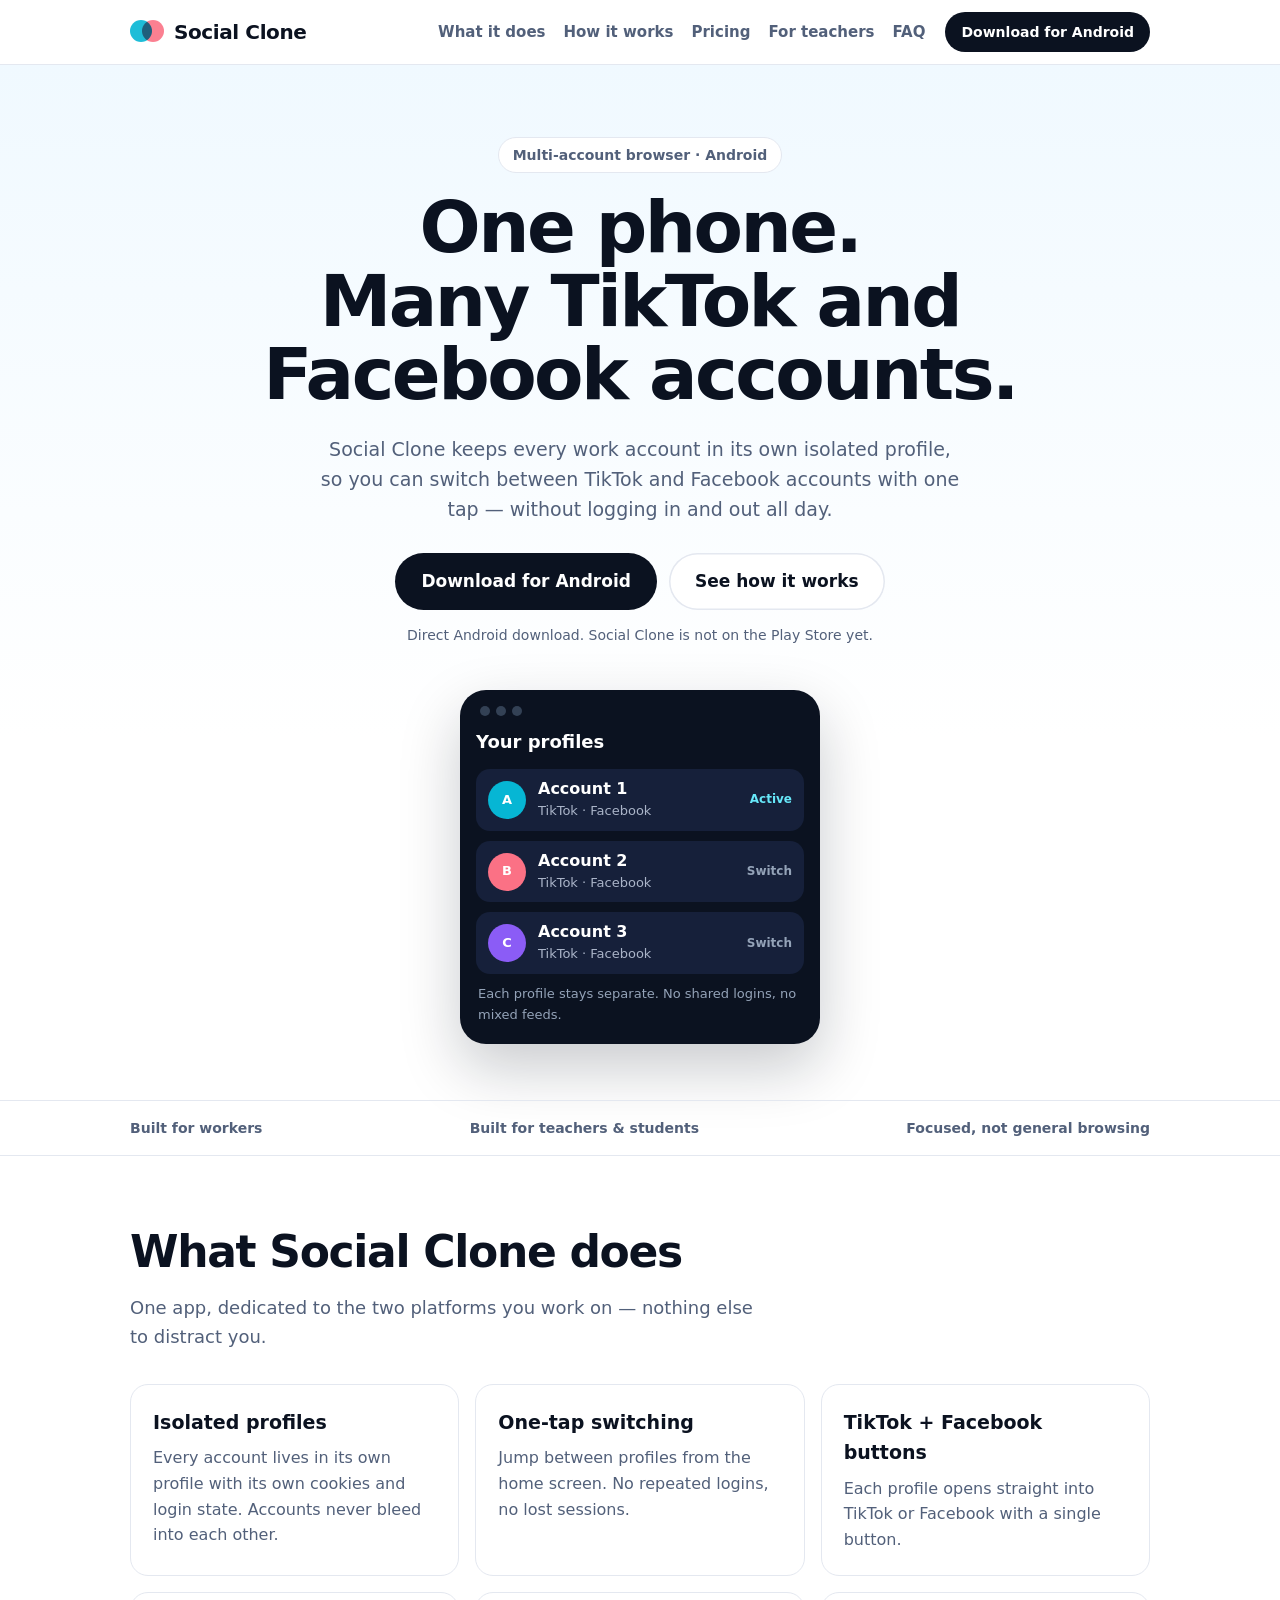
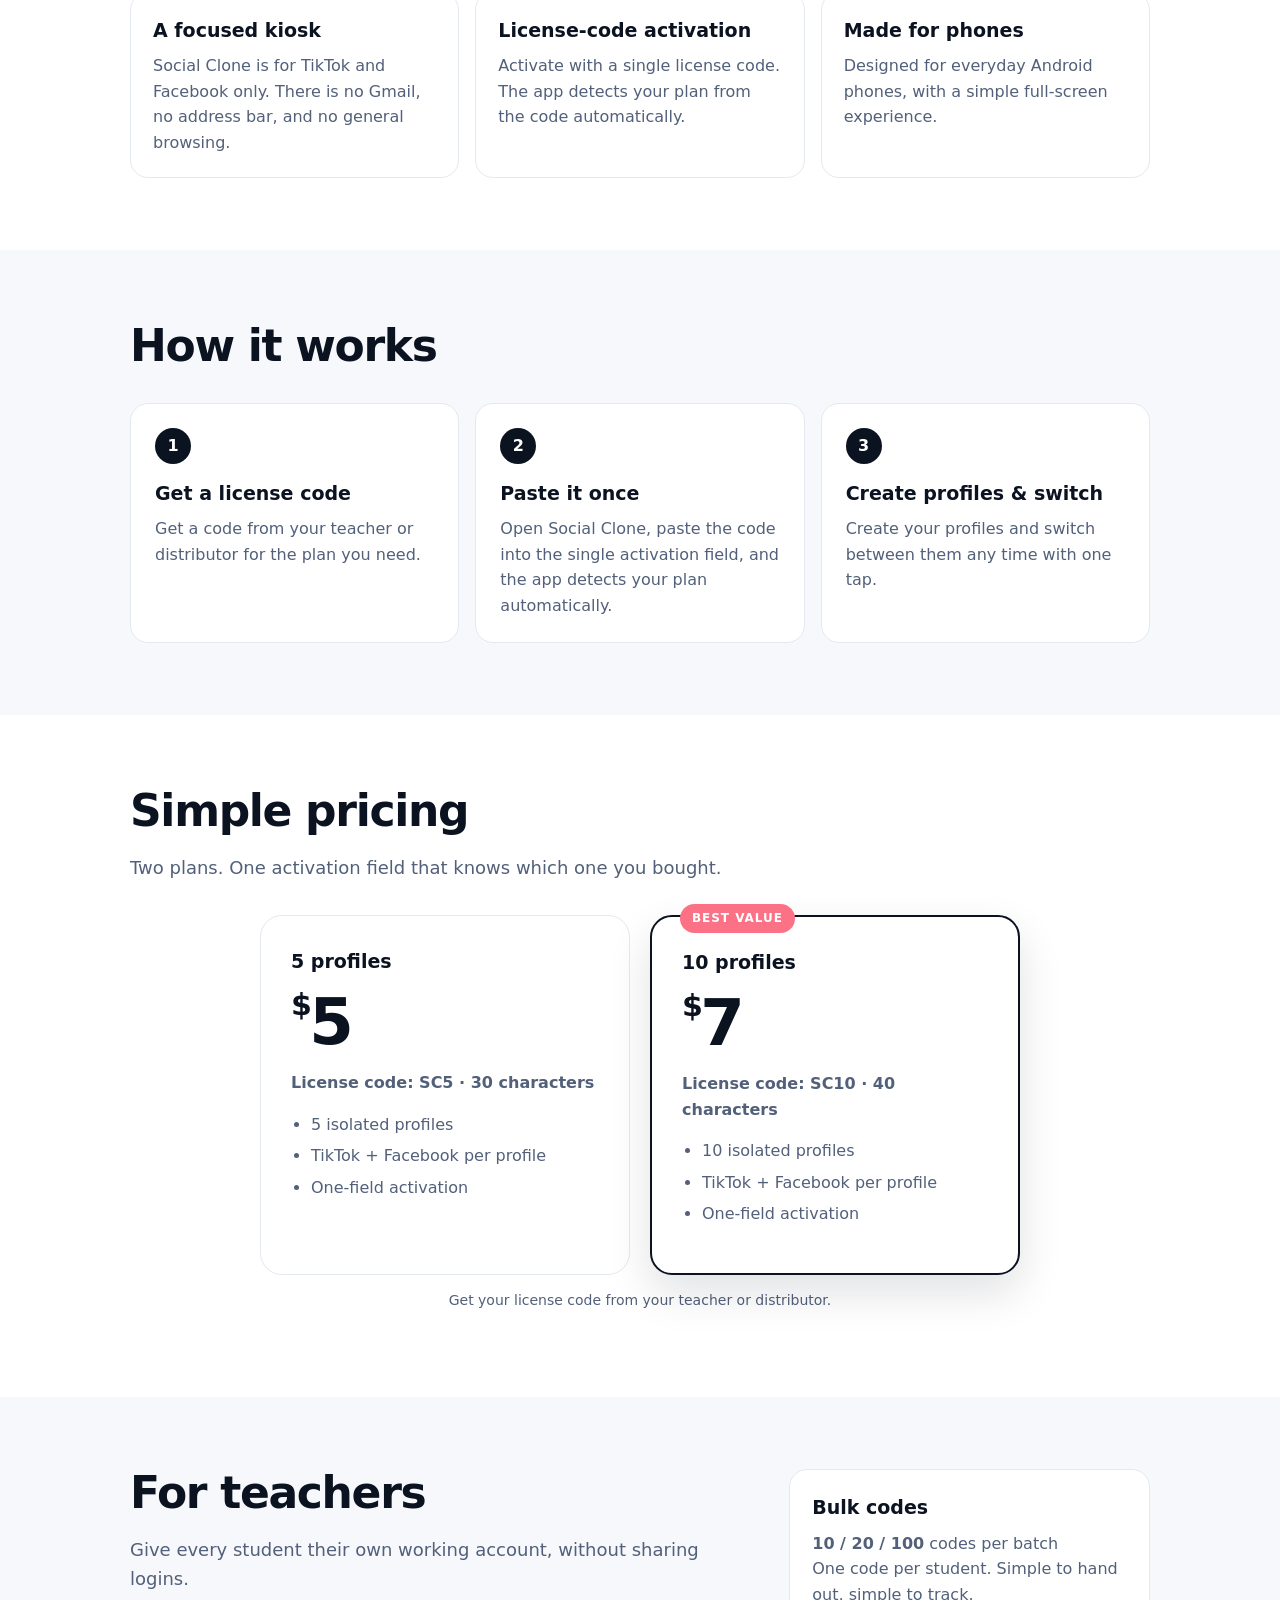
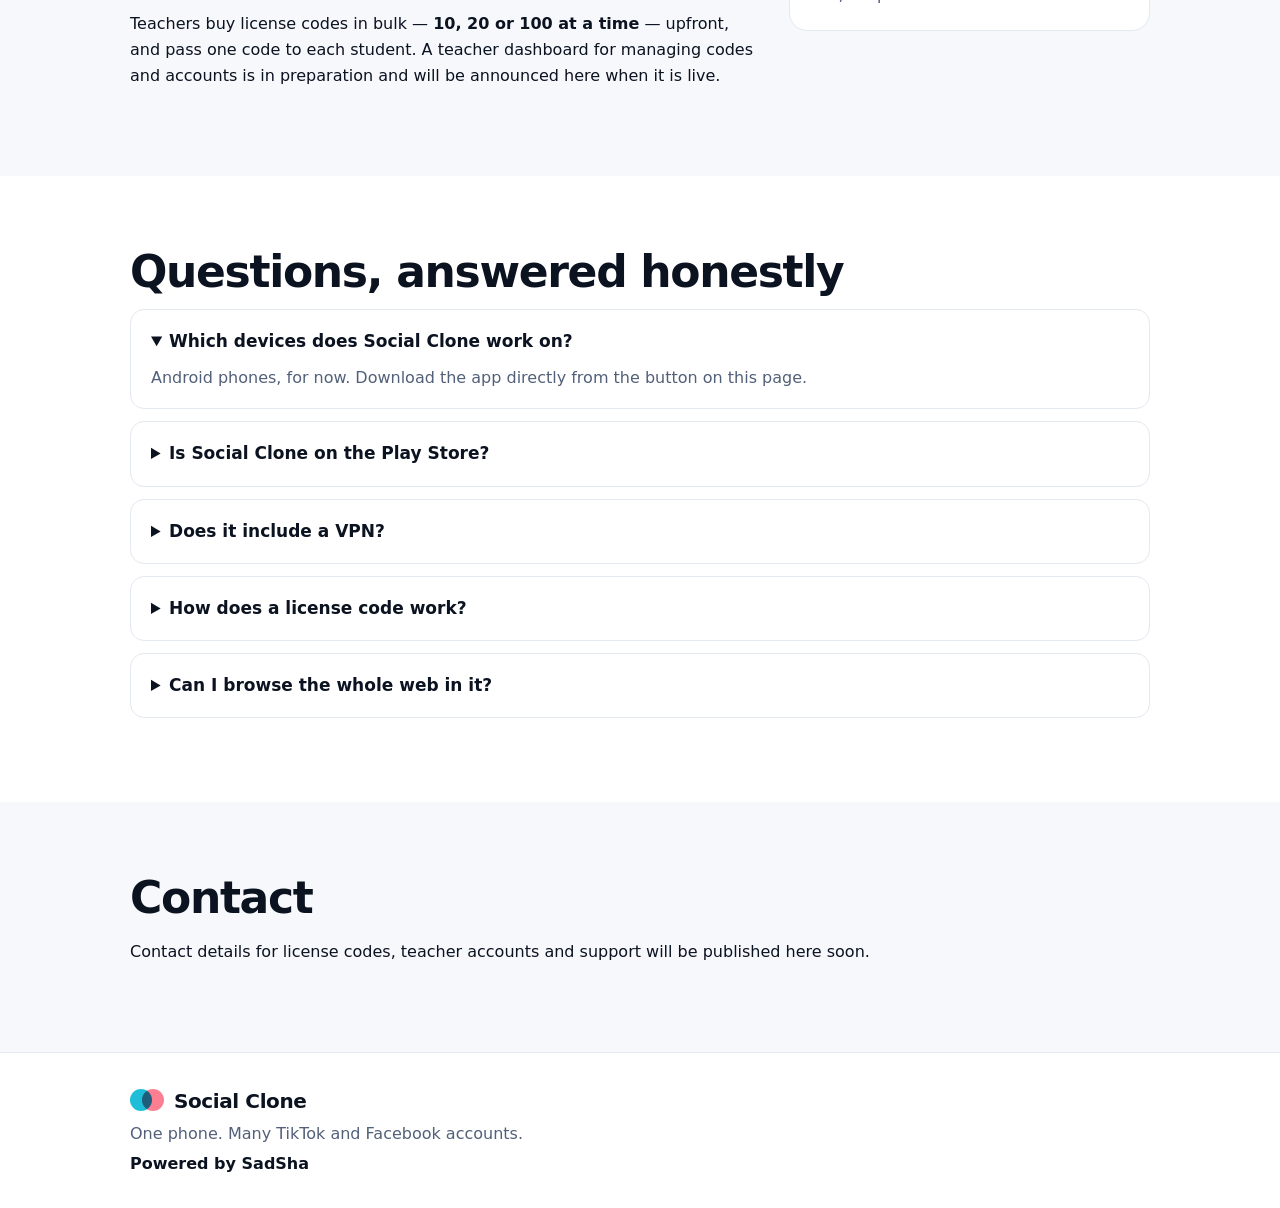
==== site/index.html @ 7329e954 "Add Social Clone brand site: hero, features, how it works, pricing, teachers, FAQ (download links to" ====
<!DOCTYPE html>
<html lang="en">
<head>
<meta charset="utf-8">
<meta name="viewport" content="width=device-width, initial-scale=1">
<title>Social Clone — One phone. Many TikTok and Facebook accounts.</title>
<meta name="description" content="Social Clone is a multi-account browser for TikTok and Facebook workers. Isolated profiles, one tap to switch, no general browsing. Android download, license-code activation.">
<link rel="icon" href="favicon.svg" type="image/svg+xml">
<link rel="stylesheet" href="styles.css">
</head>
<body>
<header class="topbar">
  <div class="wrap topbar-inner">
    <a class="brand" href="#top" aria-label="Social Clone home">
      <span class="mark" aria-hidden="true"><span class="c1"></span><span class="c2"></span></span>
      <span class="brand-name">Social&nbsp;Clone</span>
    </a>
    <nav class="topnav" aria-label="Main">
      <a href="#what">What it does</a>
      <a href="#how">How it works</a>
      <a href="#pricing">Pricing</a>
      <a href="#teachers">For teachers</a>
      <a href="#faq">FAQ</a>
    </nav>
    <a class="btn btn-small" href="https://github.com/fnjlabs-arch/Social-Clone/releases/download/test-build/social-clone-test.apk">Download for Android</a>
  </div>
</header>

<main id="top">
  <section class="hero">
    <div class="wrap hero-inner">
      <p class="eyebrow">Multi-account browser &middot; Android</p>
      <h1>One phone.<br>Many TikTok and<br>Facebook accounts.</h1>
      <p class="lede">Social Clone keeps every work account in its own isolated profile, so you can switch between TikTok and Facebook accounts with one tap &mdash; without logging in and out all day.</p>
      <div class="cta-row">
        <a class="btn btn-large" href="https://github.com/fnjlabs-arch/Social-Clone/releases/download/test-build/social-clone-test.apk">Download for Android</a>
        <a class="btn btn-ghost btn-large" href="#how">See how it works</a>
      </div>
      <p class="note">Direct Android download. Social Clone is not on the Play Store yet.</p>
      <div class="phone" aria-label="Social Clone profile switcher illustration">
        <div class="phone-bar"><span></span><span></span><span></span></div>
        <div class="phone-body">
          <p class="phone-title">Your profiles</p>
          <div class="profile-row"><span class="avatar a1">A</span><div><strong>Account 1</strong><span>TikTok &middot; Facebook</span></div><span class="pill">Active</span></div>
          <div class="profile-row"><span class="avatar a2">B</span><div><strong>Account 2</strong><span>TikTok &middot; Facebook</span></div><span class="pill ghost">Switch</span></div>
          <div class="profile-row"><span class="avatar a3">C</span><div><strong>Account 3</strong><span>TikTok &middot; Facebook</span></div><span class="pill ghost">Switch</span></div>
          <p class="phone-foot">Each profile stays separate. No shared logins, no mixed feeds.</p>
        </div>
      </div>
    </div>
  </section>

  <section class="strip">
    <div class="wrap strip-inner">
      <span>Built for workers</span><span>Built for teachers &amp; students</span><span>Focused, not general browsing</span>
    </div>
  </section>

  <section id="what" class="section">
    <div class="wrap">
      <h2>What Social Clone does</h2>
      <p class="section-lede">One app, dedicated to the two platforms you work on &mdash; nothing else to distract you.</p>
      <div class="grid">
        <article class="card"><h3>Isolated profiles</h3><p>Every account lives in its own profile with its own cookies and login state. Accounts never bleed into each other.</p></article>
        <article class="card"><h3>One-tap switching</h3><p>Jump between profiles from the home screen. No repeated logins, no lost sessions.</p></article>
        <article class="card"><h3>TikTok + Facebook buttons</h3><p>Each profile opens straight into TikTok or Facebook with a single button.</p></article>
        <article class="card"><h3>A focused kiosk</h3><p>Social Clone is for TikTok and Facebook only. There is no Gmail, no address bar, and no general browsing.</p></article>
        <article class="card"><h3>License-code activation</h3><p>Activate with a single license code. The app detects your plan from the code automatically.</p></article>
        <article class="card"><h3>Made for phones</h3><p>Designed for everyday Android phones, with a simple full-screen experience.</p></article>
      </div>
    </div>
  </section>

  <section id="how" class="section section-alt">
    <div class="wrap">
      <h2>How it works</h2>
      <div class="steps">
        <div class="step"><span class="step-no">1</span><h3>Get a license code</h3><p>Get a code from your teacher or distributor for the plan you need.</p></div>
        <div class="step"><span class="step-no">2</span><h3>Paste it once</h3><p>Open Social Clone, paste the code into the single activation field, and the app detects your plan automatically.</p></div>
        <div class="step"><span class="step-no">3</span><h3>Create profiles &amp; switch</h3><p>Create your profiles and switch between them any time with one tap.</p></div>
      </div>
    </div>
  </section>

  <section id="pricing" class="section">
    <div class="wrap">
      <h2>Simple pricing</h2>
      <p class="section-lede">Two plans. One activation field that knows which one you bought.</p>
      <div class="pricing">
        <article class="price-card">
          <h3>5 profiles</h3>
          <p class="price"><span class="currency">$</span>5</p>
          <p class="price-note">License code: SC5 &middot; 30 characters</p>
          <ul><li>5 isolated profiles</li><li>TikTok + Facebook per profile</li><li>One-field activation</li></ul>
        </article>
        <article class="price-card featured">
          <p class="badge">BEST VALUE</p>
          <h3>10 profiles</h3>
          <p class="price"><span class="currency">$</span>7</p>
          <p class="price-note">License code: SC10 &middot; 40 characters</p>
          <ul><li>10 isolated profiles</li><li>TikTok + Facebook per profile</li><li>One-field activation</li></ul>
        </article>
      </div>
      <p class="note center">Get your license code from your teacher or distributor.</p>
    </div>
  </section>

  <section id="teachers" class="section section-alt">
    <div class="wrap teachers">
      <div>
        <h2>For teachers</h2>
        <p class="section-lede">Give every student their own working account, without sharing logins.</p>
        <p>Teachers buy license codes in bulk &mdash; <strong>10, 20 or 100 at a time</strong> &mdash; upfront, and pass one code to each student. A teacher dashboard for managing codes and accounts is in preparation and will be announced here when it is live.</p>
      </div>
      <div class="card teacher-card">
        <h3>Bulk codes</h3>
        <p><strong>10 / 20 / 100</strong> codes per batch</p>
        <p>One code per student. Simple to hand out, simple to track.</p>
      </div>
    </div>
  </section>

  <section id="faq" class="section">
    <div class="wrap faq">
      <h2>Questions, answered honestly</h2>
      <details open><summary>Which devices does Social Clone work on?</summary><p>Android phones, for now. Download the app directly from the button on this page.</p></details>
      <details><summary>Is Social Clone on the Play Store?</summary><p>Not yet. The Android app is available as a direct download from this site.</p></details>
      <details><summary>Does it include a VPN?</summary><p>No. There is no bundled VPN in phase 1.</p></details>
      <details><summary>How does a license code work?</summary><p>Paste the code into the app&rsquo;s single activation field. The app detects whether it is a 5-profile (SC5) or 10-profile (SC10) code automatically. In the current build, activation works offline on the device. Device-bound licensing will arrive with the teacher dashboard; it is not live yet, and this site does not promise it today.</p></details>
      <details><summary>Can I browse the whole web in it?</summary><p>No. Social Clone is a TikTok and Facebook kiosk only &mdash; no Gmail, no address bar, no general browsing.</p></details>
    </div>
  </section>

  <section id="contact" class="section section-alt">
    <div class="wrap">
      <h2>Contact</h2>
      <p>Contact details for license codes, teacher accounts and support will be published here soon.</p>
    </div>
  </section>
</main>

<footer>
  <div class="wrap footer-inner">
    <span class="brand"><span class="mark" aria-hidden="true"><span class="c1"></span><span class="c2"></span></span><span class="brand-name">Social&nbsp;Clone</span></span>
    <p>One phone. Many TikTok and Facebook accounts.</p>
    <p class="powered">Powered by SadSha</p>
  </div>
</footer>
</body>
</html>
---- site/styles.css ----
:root{--ink:#0b1220;--muted:#52607a;--line:#e4e8f0;--bg:#f6f8fc;--cyan:#06b6d4;--coral:#fb7185;--accent:#0ea5b7;--radius:18px}
*{box-sizing:border-box}body{margin:0;font-family:system-ui,-apple-system,"Segoe UI",Roboto,Helvetica,Arial,sans-serif;color:var(--ink);line-height:1.6;background:#fff}
a{color:inherit}.wrap{max-width:1060px;margin:0 auto;padding:0 20px}
.topbar{position:sticky;top:0;background:rgba(255,255,255,.94);backdrop-filter:blur(8px);border-bottom:1px solid var(--line);z-index:10}
.topbar-inner{display:flex;align-items:center;gap:20px;min-height:64px}
.brand{display:flex;align-items:center;gap:10px;text-decoration:none;font-weight:800;font-size:20px;letter-spacing:-.02em}
.mark{position:relative;width:34px;height:24px;flex:none}.mark span{position:absolute;width:22px;height:22px;border-radius:50%;opacity:.9}.mark .c1{background:var(--cyan);left:0}.mark .c2{background:var(--coral);right:0;mix-blend-mode:multiply}
.topnav{margin-left:auto;display:flex;gap:18px}.topnav a{text-decoration:none;color:var(--muted);font-weight:600;font-size:15px}.topnav a:hover{color:var(--ink)}
.btn{display:inline-block;background:var(--ink);color:#fff;text-decoration:none;font-weight:700;border-radius:999px;padding:12px 22px}.btn:hover{opacity:.88}
.btn-small{padding:9px 16px;font-size:14px;white-space:nowrap}.btn-large{padding:15px 26px;font-size:17px}.btn-ghost{background:#fff;color:var(--ink);box-shadow:inset 0 0 0 1.5px var(--line)}
.hero{padding:72px 0 56px;background:linear-gradient(180deg,#f0f9ff 0,#fff 65%)}.hero-inner{text-align:center}
.eyebrow{display:inline-block;margin:0 0 18px;padding:6px 14px;border:1px solid var(--line);border-radius:999px;background:#fff;color:var(--muted);font-weight:700;font-size:14px}
h1{font-size:clamp(40px,7vw,72px);line-height:1.02;letter-spacing:-.035em;margin:0}.lede{max-width:640px;margin:22px auto;font-size:19px;color:var(--muted)}
.cta-row{display:flex;gap:12px;justify-content:center;flex-wrap:wrap;margin-top:28px}.note{color:var(--muted);font-size:14px}.note.center{text-align:center}
.phone{max-width:360px;margin:44px auto 0;text-align:left;background:#0b1220;color:#fff;border-radius:26px;padding:14px 16px 18px;box-shadow:0 24px 60px rgba(11,18,32,.22)}
.phone-bar{display:flex;gap:6px;padding:2px 4px 12px}.phone-bar span{width:10px;height:10px;border-radius:50%;background:#334155}
.phone-title{margin:0 0 12px;font-weight:800;font-size:18px}.profile-row{display:flex;align-items:center;gap:12px;background:#16203a;border-radius:14px;padding:10px 12px;margin-bottom:10px}.profile-row div{flex:1;line-height:1.3}.profile-row strong{display:block}.profile-row span{font-size:13px;color:#aab4c8}
.avatar{width:38px;height:38px;border-radius:50%;display:grid;place-items:center;font-weight:800;color:#fff!important}.a1{background:#06b6d4}.a2{background:#fb7185}.a3{background:#8b5cf6}
.pill{font-size:12px!important;font-weight:700;color:#67e8f9!important}.pill.ghost{color:#94a3b8!important}.phone-foot{font-size:13px;color:#94a3b8;margin:6px 2px 0}
.strip{border-top:1px solid var(--line);border-bottom:1px solid var(--line)}.strip-inner{display:flex;justify-content:space-between;gap:16px;padding:16px 20px;font-weight:700;font-size:14px;color:var(--muted);flex-wrap:wrap}
.section{padding:72px 0}.section-alt{background:var(--bg)}h2{font-size:clamp(30px,4.5vw,44px);letter-spacing:-.03em;line-height:1.1;margin:0 0 12px}.section-lede{font-size:18px;color:var(--muted);max-width:640px}
.grid{display:grid;grid-template-columns:repeat(3,1fr);gap:16px;margin-top:32px}.card{background:#fff;border:1px solid var(--line);border-radius:var(--radius);padding:22px}.card h3,.step h3,.price-card h3{margin:0 0 8px;font-size:19px}.card p{margin:0;color:var(--muted)}
.steps{display:grid;grid-template-columns:repeat(3,1fr);gap:16px;margin-top:32px}.step{background:#fff;border:1px solid var(--line);border-radius:var(--radius);padding:24px}.step-no{display:inline-grid;place-items:center;width:36px;height:36px;border-radius:50%;background:var(--ink);color:#fff;font-weight:800;margin-bottom:14px}.step p{color:var(--muted);margin:0}
.pricing{display:grid;grid-template-columns:1fr 1fr;gap:20px;max-width:760px;margin:32px auto 0}.price-card{background:#fff;border:1px solid var(--line);border-radius:22px;padding:30px;position:relative}.price-card.featured{border:2px solid var(--ink);box-shadow:0 18px 44px rgba(11,18,32,.12)}
.badge{position:absolute;top:-13px;left:28px;background:var(--coral);color:#fff;font-weight:800;font-size:12px;letter-spacing:.08em;padding:5px 12px;border-radius:999px;margin:0}
.price{font-size:64px;font-weight:800;letter-spacing:-.04em;line-height:1;margin:14px 0 4px}.currency{font-size:30px;vertical-align:top}.price-note{color:var(--muted);font-weight:600}.price-card ul{padding-left:20px;color:var(--muted)}.price-card li{margin:6px 0}
.teachers{display:grid;grid-template-columns:1.4fr .8fr;gap:28px;align-items:start}.teacher-card p{color:var(--muted)}
.faq details{background:#fff;border:1px solid var(--line);border-radius:14px;padding:18px 20px;margin:12px 0}.faq summary{font-weight:700;cursor:pointer;font-size:17px}.faq p{color:var(--muted);margin:10px 0 0}
footer{border-top:1px solid var(--line);padding:32px 0}.footer-inner{display:flex;flex-direction:column;gap:4px}.footer-inner p{margin:0;color:var(--muted)}.powered{font-weight:700;color:var(--ink)!important}
@media(max-width:760px){.topnav{display:none}.topbar-inner{justify-content:space-between}.btn-small{font-size:13px;padding:8px 12px}.hero{padding:52px 0 40px}.grid,.steps{grid-template-columns:1fr}.pricing{grid-template-columns:1fr}.teachers{grid-template-columns:1fr}.strip-inner{justify-content:center;text-align:center}.section{padding:52px 0}}
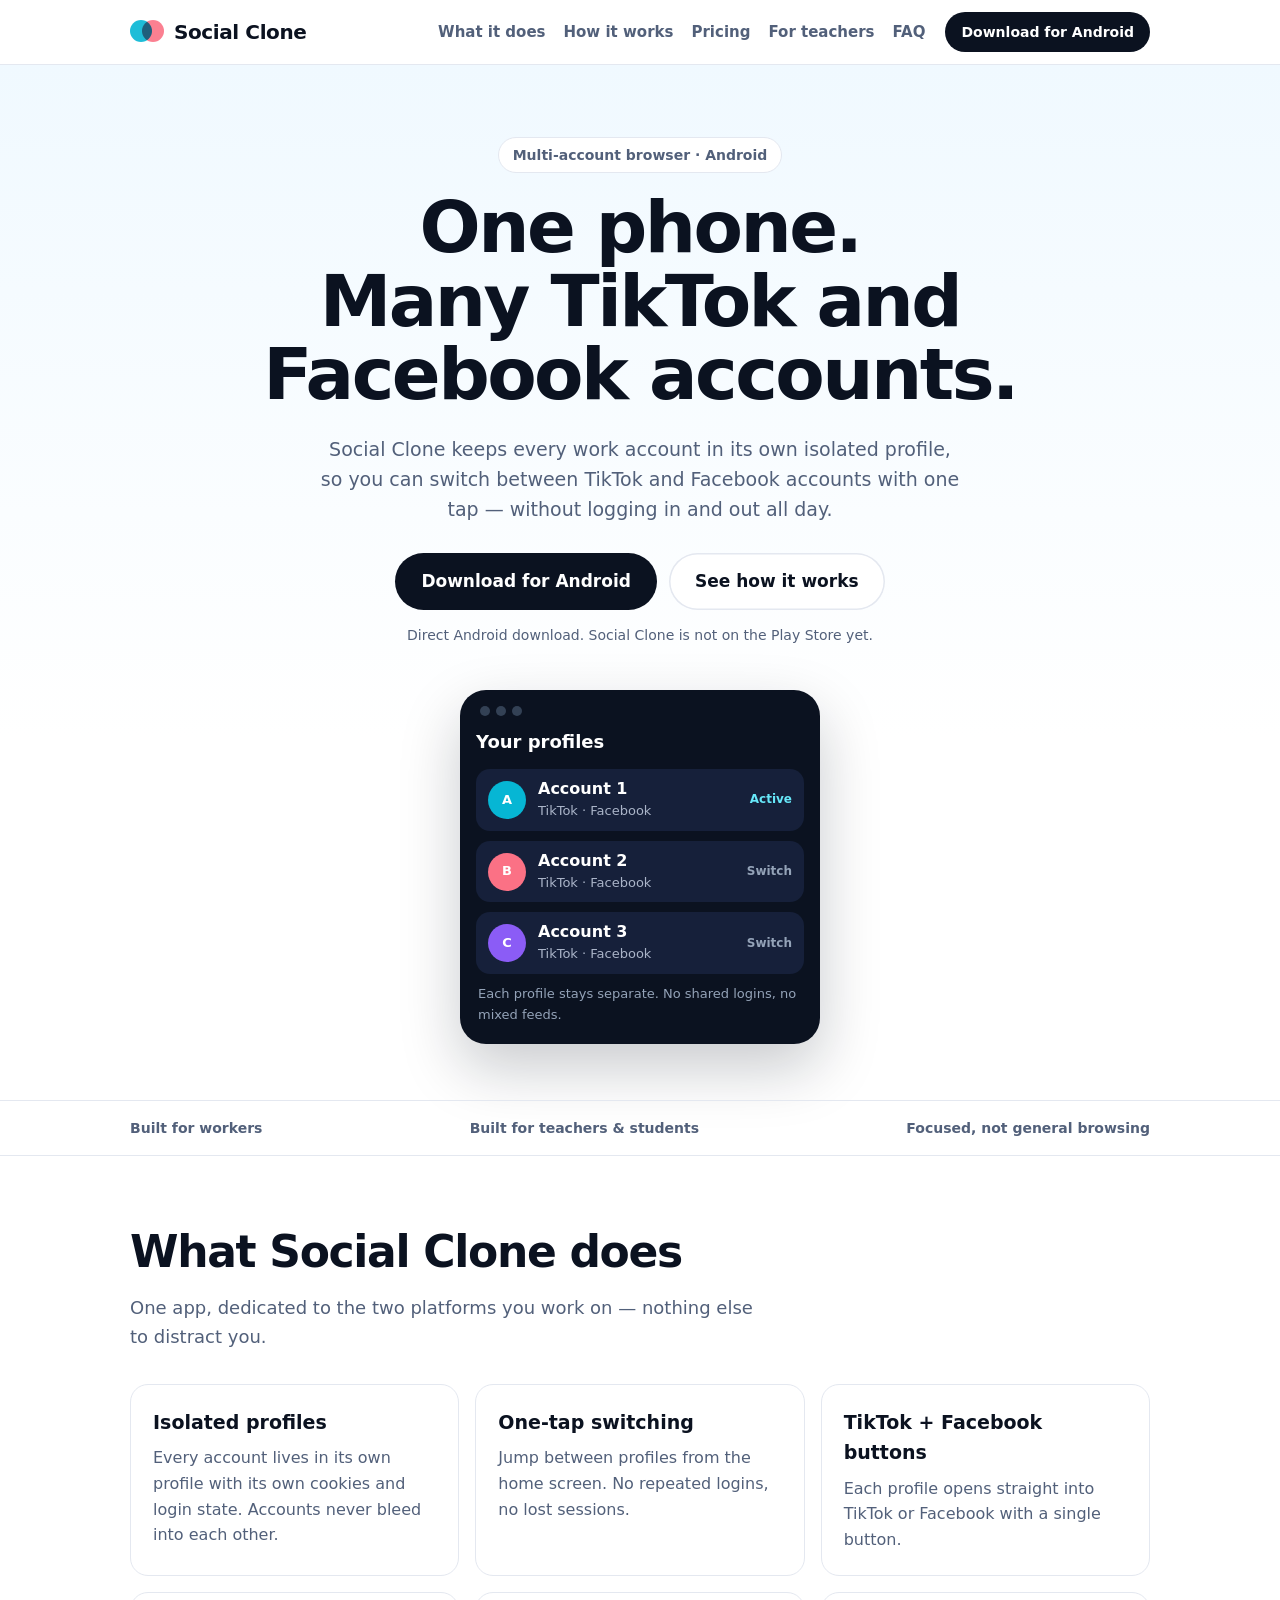
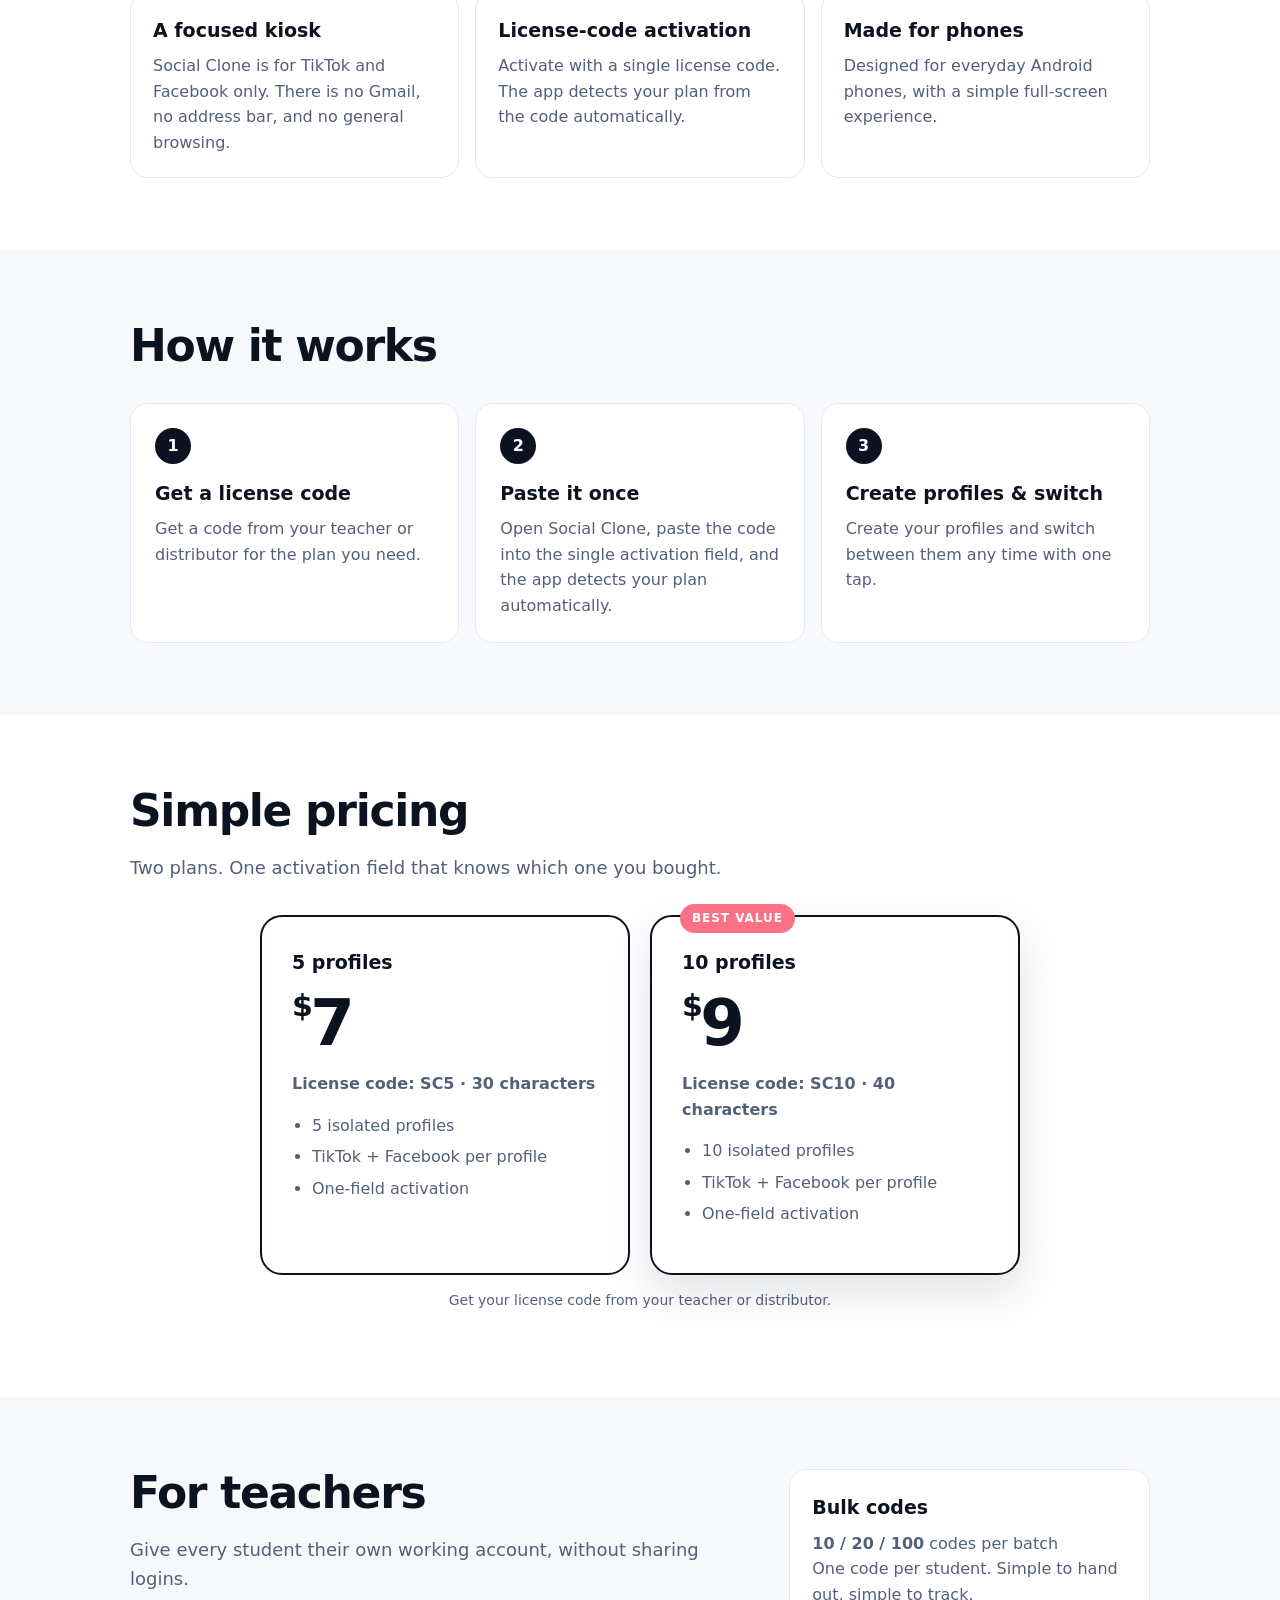
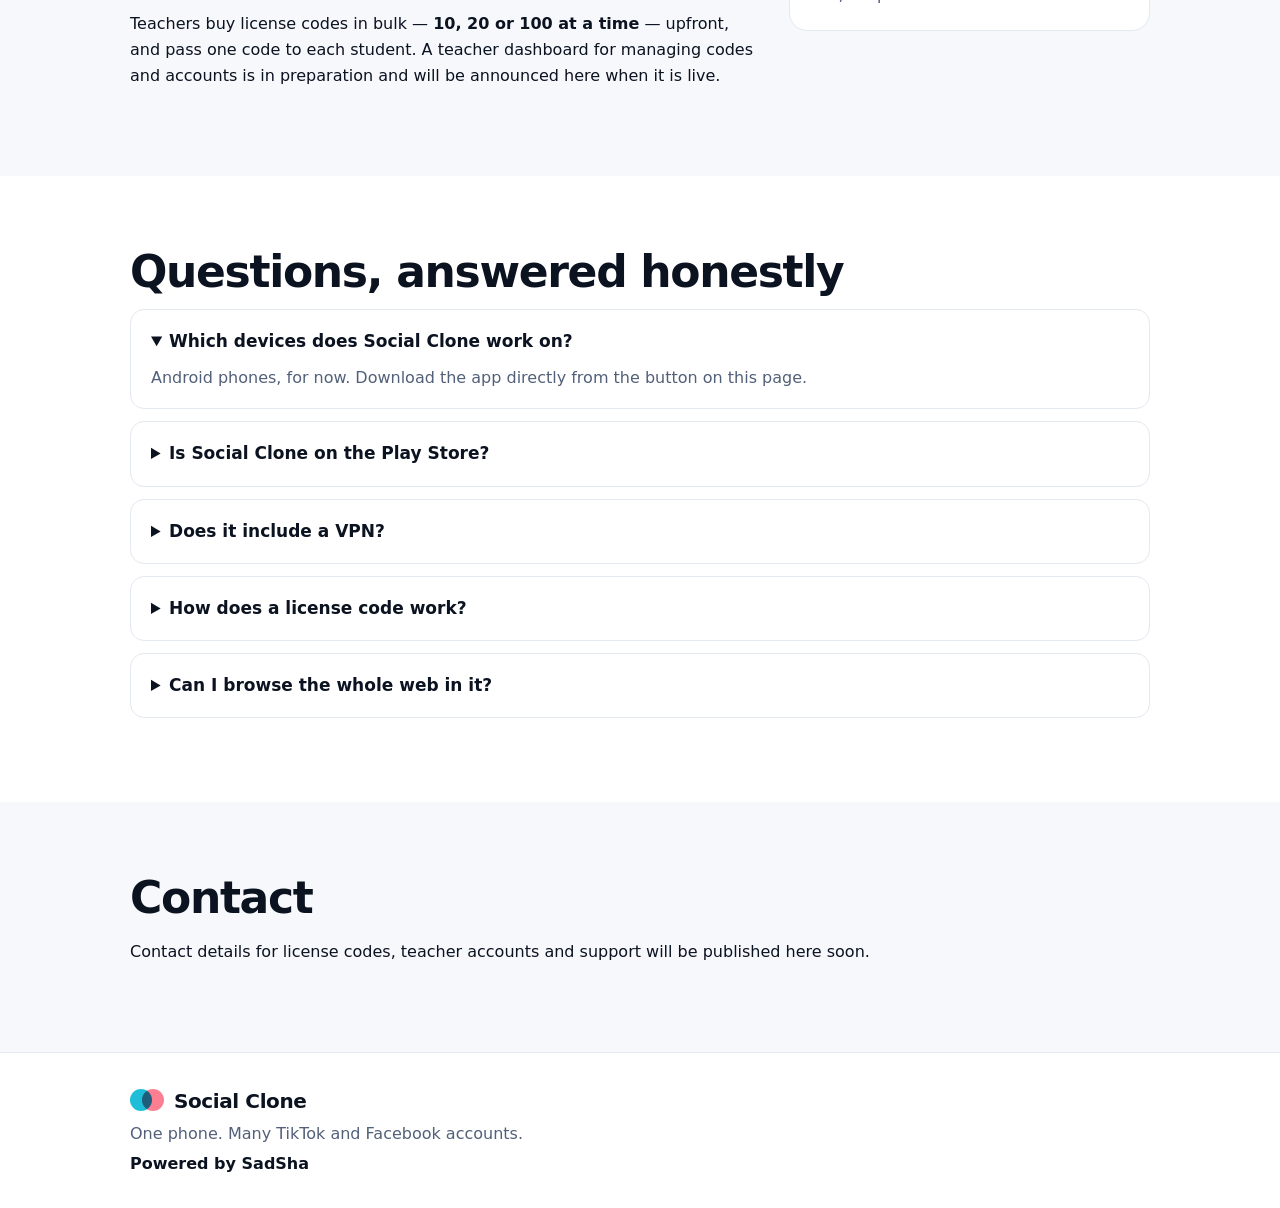
==== commit 1107d4a1: "Pricing update: retail tiers $5->$7 (5 profiles) and $7->$9 (10 profiles, BEST VALUE); teacher whole" ====
--- a/site/index.html
+++ b/site/index.html
@@ -89,14 +89,14 @@
       <div class="pricing">
         <article class="price-card">
           <h3>5 profiles</h3>
-          <p class="price"><span class="currency">$</span>5</p>
+          <p class="price"><span class="currency">$</span>7</p>
           <p class="price-note">License code: SC5 &middot; 30 characters</p>
           <ul><li>5 isolated profiles</li><li>TikTok + Facebook per profile</li><li>One-field activation</li></ul>
         </article>
         <article class="price-card featured">
           <p class="badge">BEST VALUE</p>
           <h3>10 profiles</h3>
-          <p class="price"><span class="currency">$</span>7</p>
+          <p class="price"><span class="currency">$</span>9</p>
           <p class="price-note">License code: SC10 &middot; 40 characters</p>
           <ul><li>10 isolated profiles</li><li>TikTok + Facebook per profile</li><li>One-field activation</li></ul>
         </article>
--- a/site/styles.css
+++ b/site/styles.css
@@ -21,7 +21,7 @@
 .section{padding:72px 0}.section-alt{background:var(--bg)}h2{font-size:clamp(30px,4.5vw,44px);letter-spacing:-.03em;line-height:1.1;margin:0 0 12px}.section-lede{font-size:18px;color:var(--muted);max-width:640px}
 .grid{display:grid;grid-template-columns:repeat(3,1fr);gap:16px;margin-top:32px}.card{background:#fff;border:1px solid var(--line);border-radius:var(--radius);padding:22px}.card h3,.step h3,.price-card h3{margin:0 0 8px;font-size:19px}.card p{margin:0;color:var(--muted)}
 .steps{display:grid;grid-template-columns:repeat(3,1fr);gap:16px;margin-top:32px}.step{background:#fff;border:1px solid var(--line);border-radius:var(--radius);padding:24px}.step-no{display:inline-grid;place-items:center;width:36px;height:36px;border-radius:50%;background:var(--ink);color:#fff;font-weight:800;margin-bottom:14px}.step p{color:var(--muted);margin:0}
-.pricing{display:grid;grid-template-columns:1fr 1fr;gap:20px;max-width:760px;margin:32px auto 0}.price-card{background:#fff;border:1px solid var(--line);border-radius:22px;padding:30px;position:relative}.price-card.featured{border:2px solid var(--ink);box-shadow:0 18px 44px rgba(11,18,32,.12)}
+.pricing{display:grid;grid-template-columns:1fr 1fr;gap:20px;max-width:760px;margin:32px auto 0}.price-card{background:#fff;border:2px solid var(--ink);border-radius:22px;padding:30px;position:relative}.price-card.featured{border:2px solid var(--ink);box-shadow:0 18px 44px rgba(11,18,32,.12)}
 .badge{position:absolute;top:-13px;left:28px;background:var(--coral);color:#fff;font-weight:800;font-size:12px;letter-spacing:.08em;padding:5px 12px;border-radius:999px;margin:0}
 .price{font-size:64px;font-weight:800;letter-spacing:-.04em;line-height:1;margin:14px 0 4px}.currency{font-size:30px;vertical-align:top}.price-note{color:var(--muted);font-weight:600}.price-card ul{padding-left:20px;color:var(--muted)}.price-card li{margin:6px 0}
 .teachers{display:grid;grid-template-columns:1.4fr .8fr;gap:28px;align-items:start}.teacher-card p{color:var(--muted)}
